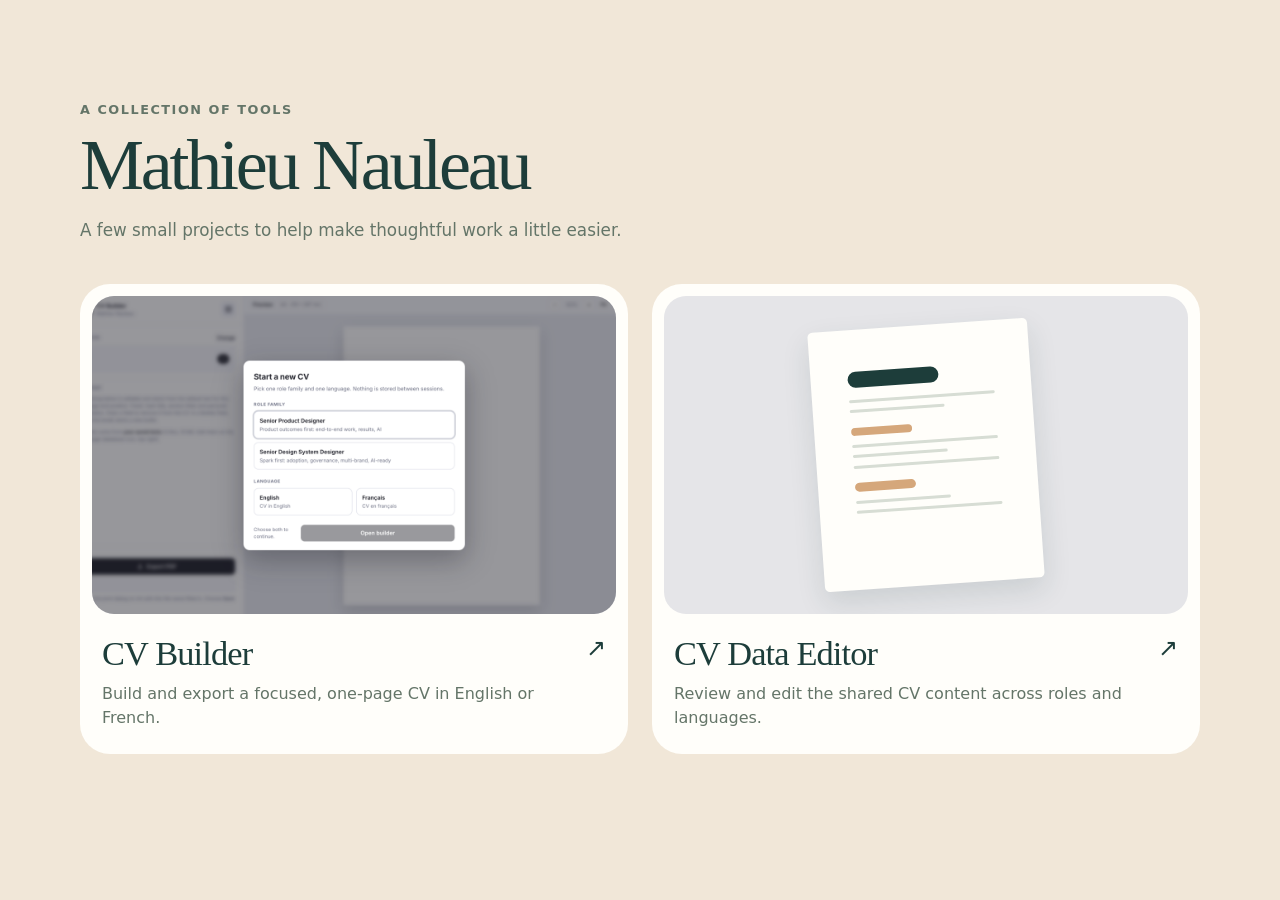
==== index.html @ 84db082a "Added index.html" ====
<!doctype html>
<html lang="en">
<head>
  <meta charset="utf-8">
  <meta name="viewport" content="width=device-width, initial-scale=1">
  <meta name="theme-color" content="#f1e7d8">
  <title>Mathieu Nauleau — Projects</title>
  <style>
    :root {
      color-scheme: light;
      --paper: #f1e7d8;
      --ink: #1d3d3a;
      --muted: #647568;
      --card: #fffefa;
    }

    * {
      box-sizing: border-box;
    }

    body {
      min-width: 320px;
      min-height: 100vh;
      margin: 0;
      padding: clamp(32px, 8vw, 112px) 24px;
      background: var(--paper);
      color: var(--ink);
      font-family: Inter, ui-sans-serif, system-ui, -apple-system, BlinkMacSystemFont, "Segoe UI", sans-serif;
    }

    main {
      width: min(100%, 1120px);
      margin: 0 auto;
    }

    .intro {
      margin: 0 0 40px;
    }

    .eyebrow {
      margin: 0 0 12px;
      color: var(--muted);
      font-size: 0.8rem;
      font-weight: 650;
      letter-spacing: 0.12em;
      text-transform: uppercase;
    }

    h1,
    h2 {
      font-family: Georgia, "Times New Roman", serif;
      font-weight: 500;
    }

    h1 {
      margin: 0;
      font-size: clamp(2.5rem, 6vw, 4.5rem);
      letter-spacing: -0.045em;
      line-height: 1;
    }

    .intro p:last-child {
      max-width: 38rem;
      margin: 16px 0 0;
      color: var(--muted);
      font-size: 1.05rem;
      line-height: 1.6;
    }

    .cards {
      display: grid;
      grid-template-columns: repeat(2, minmax(0, 1fr));
      gap: 24px;
    }

    .card {
      display: flex;
      min-height: 100%;
      flex-direction: column;
      padding: 12px 12px 24px;
      overflow: hidden;
      border-radius: 30px;
      background: var(--card);
      color: inherit;
      text-decoration: none;
      transition: transform 180ms ease, box-shadow 180ms ease;
    }

    .card:hover {
      transform: translateY(-4px);
      box-shadow: 0 16px 36px rgb(46 51 39 / 10%);
    }

    .card:focus-visible {
      outline: 3px solid #55786b;
      outline-offset: 5px;
    }

    .cover {
      display: grid;
      aspect-ratio: 1.65;
      place-items: center;
      overflow: hidden;
      border-radius: 22px;
      background: #e5e5e8;
    }

    .cover img {
      width: 100%;
      height: 100%;
      object-fit: cover;
      object-position: center 42%;
    }

    .document {
      width: 42%;
      height: 82%;
      padding: 8% 7%;
      border-radius: 5px;
      background: #fffefa;
      box-shadow: 0 12px 28px rgb(29 61 58 / 13%);
      transform: rotate(-4deg);
    }

    .document-name {
      width: 62%;
      height: 9%;
      margin-bottom: 8%;
      border-radius: 99px;
      background: #1d3d3a;
    }

    .document-line {
      height: 3px;
      margin: 5% 0;
      border-radius: 99px;
      background: #d7ddd4;
    }

    .document-line.short {
      width: 65%;
    }

    .document-section {
      width: 42%;
      height: 5%;
      margin: 10% 0 6%;
      border-radius: 99px;
      background: #d5a77b;
    }

    .card-copy {
      display: flex;
      flex: 1;
      align-items: flex-start;
      justify-content: space-between;
      gap: 16px;
      padding: 20px 10px 0;
    }

    h2 {
      margin: 0;
      font-size: clamp(1.6rem, 3vw, 2.15rem);
      letter-spacing: -0.025em;
      line-height: 1.12;
    }

    .description {
      margin: 10px 0 0;
      color: var(--muted);
      font-size: 1rem;
      line-height: 1.5;
    }

    .arrow {
      flex: 0 0 auto;
      margin-top: 2px;
      font-size: 1.5rem;
      line-height: 1;
      transition: transform 180ms ease;
    }

    .card:hover .arrow {
      transform: translate(3px, -3px);
    }

    @media (max-width: 640px) {
      body {
        padding: 48px 20px;
      }

      .intro {
        margin-bottom: 28px;
      }

      .cards {
        grid-template-columns: 1fr;
        gap: 18px;
      }

      .card {
        border-radius: 26px;
      }
    }

    @media (prefers-reduced-motion: reduce) {
      *,
      *::before,
      *::after {
        scroll-behavior: auto !important;
        transition-duration: 0.01ms !important;
      }
    }
  </style>
</head>
<body>
  <main>
    <header class="intro">
      <p class="eyebrow">A collection of tools</p>
      <h1>Mathieu Nauleau</h1>
      <p>A few small projects to help make thoughtful work a little easier.</p>
    </header>

    <section class="cards" aria-label="Projects">
      <a class="card" href="cvbuilder/">
        <div class="cover">
          <img src="cvbuilder/assets/cv-builder-start.png" alt="" width="1370" height="768">
        </div>
        <div class="card-copy">
          <div>
            <h2>CV Builder</h2>
            <p class="description">Build and export a focused, one-page CV in English or French.</p>
          </div>
          <span class="arrow" aria-hidden="true">↗</span>
        </div>
      </a>

      <a class="card" href="cvbuilder/CV-Data.html">
        <div class="cover" aria-hidden="true">
          <div class="document">
            <div class="document-name"></div>
            <div class="document-line"></div>
            <div class="document-line short"></div>
            <div class="document-section"></div>
            <div class="document-line"></div>
            <div class="document-line short"></div>
            <div class="document-line"></div>
            <div class="document-section"></div>
            <div class="document-line short"></div>
            <div class="document-line"></div>
          </div>
        </div>
        <div class="card-copy">
          <div>
            <h2>CV Data Editor</h2>
            <p class="description">Review and edit the shared CV content across roles and languages.</p>
          </div>
          <span class="arrow" aria-hidden="true">↗</span>
        </div>
      </a>
    </section>
  </main>
</body>
</html>
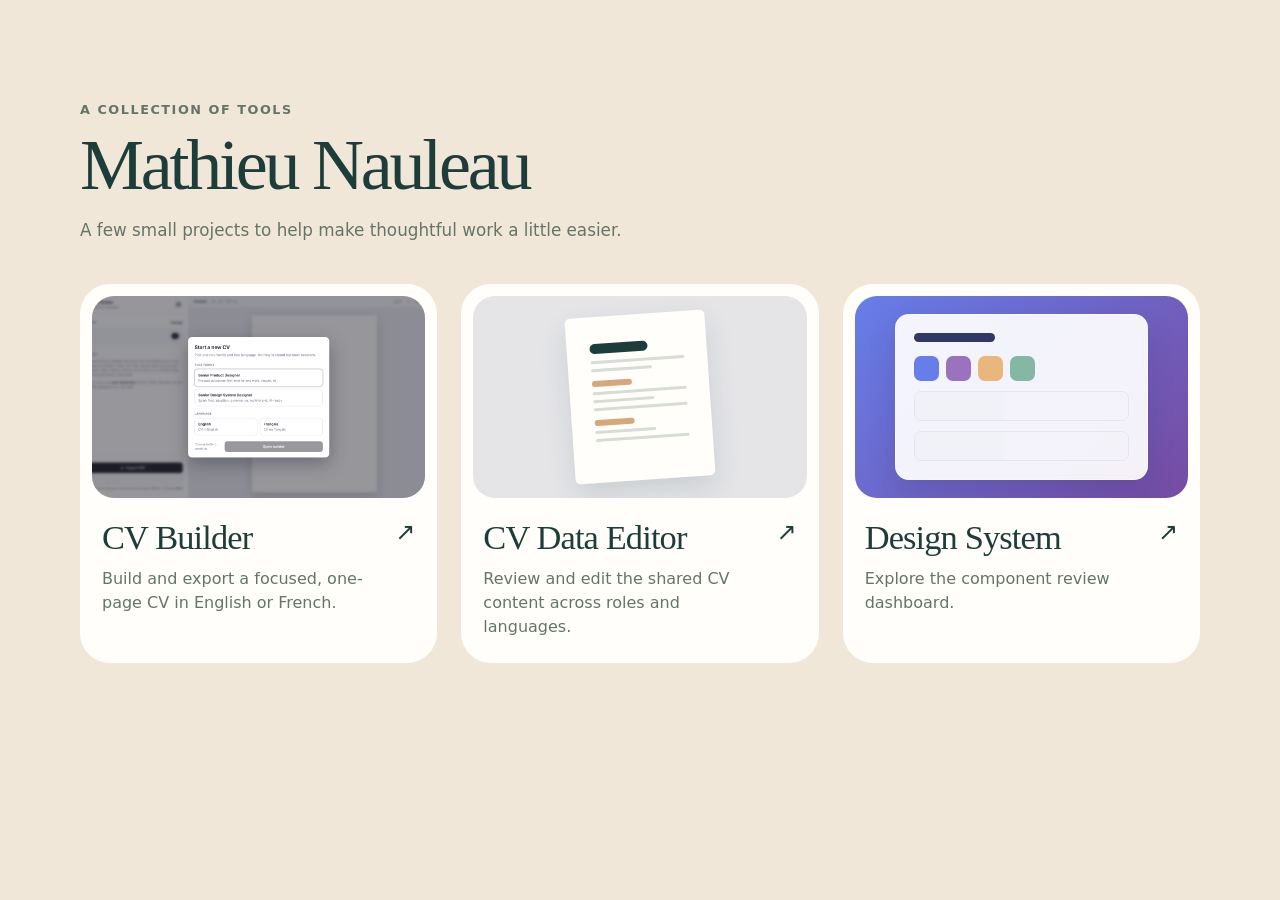
==== commit 82c1b9c8: "updated index and added Github API" ====
--- a/index.html
+++ b/index.html
@@ -1,5 +1,6 @@
 <!doctype html>
 <html lang="en">
+
 <head>
   <meta charset="utf-8">
   <meta name="viewport" content="width=device-width, initial-scale=1">
@@ -69,7 +70,7 @@
 
     .cards {
       display: grid;
-      grid-template-columns: repeat(2, minmax(0, 1fr));
+      grid-template-columns: repeat(auto-fit, minmax(min(100%, 300px), 1fr));
       gap: 24px;
     }
 
@@ -149,6 +150,56 @@
       background: #d5a77b;
     }
 
+    .system-preview {
+      display: grid;
+      width: 76%;
+      gap: 10px;
+      padding: 18px;
+      border: 1px solid rgb(255 255 255 / 55%);
+      border-radius: 14px;
+      background: rgb(255 255 255 / 92%);
+      box-shadow: 0 12px 28px rgb(34 35 82 / 16%);
+    }
+
+    .system-preview-title {
+      width: 38%;
+      height: 9px;
+      margin-bottom: 4px;
+      border-radius: 99px;
+      background: #303963;
+    }
+
+    .swatches {
+      display: flex;
+      gap: 7px;
+    }
+
+    .swatch {
+      width: 25px;
+      height: 25px;
+      border-radius: 7px;
+      background: #667eea;
+    }
+
+    .swatch:nth-child(2) {
+      background: #9b72bd;
+    }
+
+    .swatch:nth-child(3) {
+      background: #e7b77c;
+    }
+
+    .swatch:nth-child(4) {
+      background: #85b7a4;
+    }
+
+    .system-preview-row {
+      height: 30px;
+      border: 1px solid #e4e6ef;
+      border-radius: 7px;
+      background: linear-gradient(90deg, #f1f2f8 42%, transparent 42%);
+    }
+
     .card-copy {
       display: flex;
       flex: 1;
@@ -204,6 +255,7 @@
     }
 
     @media (prefers-reduced-motion: reduce) {
+
       *,
       *::before,
       *::after {
@@ -213,6 +265,7 @@
     }
   </style>
 </head>
+
 <body>
   <main>
     <header class="intro">
@@ -258,7 +311,31 @@
           <span class="arrow" aria-hidden="true">↗</span>
         </div>
       </a>
+
+      <a class="card" href="design-system/index.html">
+        <div class="cover" aria-hidden="true" style="background: linear-gradient(135deg, #667eea, #764ba2)">
+          <div class="system-preview">
+            <div class="system-preview-title"></div>
+            <div class="swatches">
+              <span class="swatch"></span>
+              <span class="swatch"></span>
+              <span class="swatch"></span>
+              <span class="swatch"></span>
+            </div>
+            <div class="system-preview-row"></div>
+            <div class="system-preview-row"></div>
+          </div>
+        </div>
+        <div class="card-copy">
+          <div>
+            <h2>Design System</h2>
+            <p class="description">Explore the component review dashboard.</p>
+          </div>
+          <span class="arrow" aria-hidden="true">↗</span>
+        </div>
+      </a>
     </section>
   </main>
 </body>
-</html>
+
+</html>
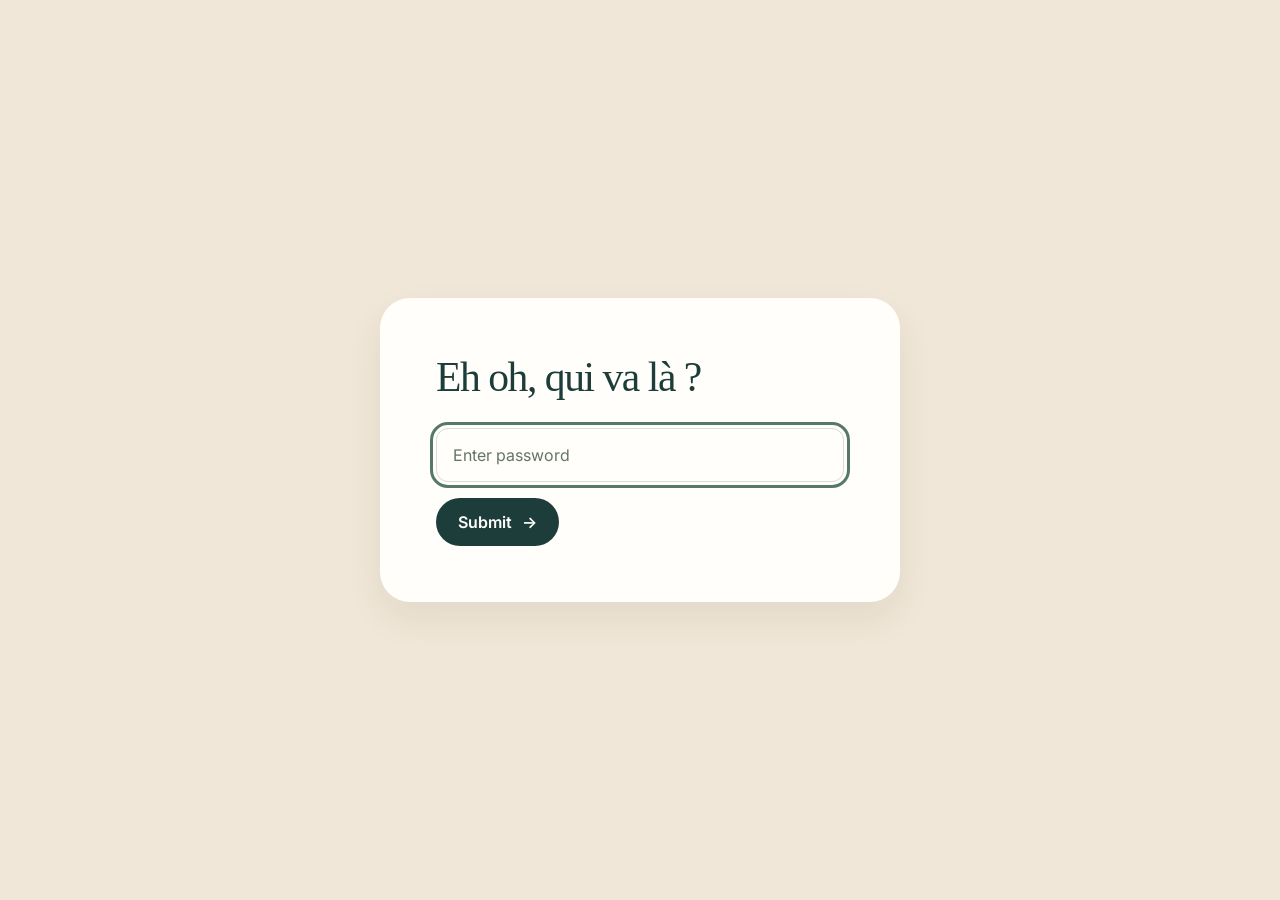
==== commit 9a748747: "Rearranged folders" ====
--- a/index.html
+++ b/index.html
@@ -5,7 +5,15 @@
   <meta charset="utf-8">
   <meta name="viewport" content="width=device-width, initial-scale=1">
   <meta name="theme-color" content="#f1e7d8">
-  <title>Mathieu Nauleau — Projects</title>
+  <meta name="description" content="UX Portfolio project">
+  <meta name="keywords" content="UX, Design, Designer, Portfolio">
+  <meta name="author" content="Mathieu Nauleau">
+
+  <title>Oh, hello.</title>
+
+  <link rel="preconnect" href="https://fonts.googleapis.com">
+  <link rel="preconnect" href="https://fonts.gstatic.com" crossorigin>
+  <link href="https://fonts.googleapis.com/css2?family=Inter:wght@300;400;500;600;700&display=swap" rel="stylesheet">
   <style>
     :root {
       color-scheme: light;
@@ -20,236 +28,93 @@
     }
 
     body {
+      display: grid;
       min-width: 320px;
       min-height: 100vh;
       margin: 0;
-      padding: clamp(32px, 8vw, 112px) 24px;
+      padding: 32px 24px;
+      place-items: center;
       background: var(--paper);
       color: var(--ink);
       font-family: Inter, ui-sans-serif, system-ui, -apple-system, BlinkMacSystemFont, "Segoe UI", sans-serif;
     }
 
     main {
-      width: min(100%, 1120px);
-      margin: 0 auto;
+      width: min(100%, 520px);
     }
 
-    .intro {
-      margin: 0 0 40px;
-    }
-
-    .eyebrow {
-      margin: 0 0 12px;
-      color: var(--muted);
-      font-size: 0.8rem;
-      font-weight: 650;
-      letter-spacing: 0.12em;
-      text-transform: uppercase;
-    }
-
-    h1,
-    h2 {
-      font-family: Georgia, "Times New Roman", serif;
-      font-weight: 500;
+    .box {
+      padding: clamp(28px, 7vw, 56px);
+      border-radius: 30px;
+      background: var(--card);
+      box-shadow: 0 16px 36px rgb(46 51 39 / 8%);
     }
 
     h1 {
-      margin: 0;
-      font-size: clamp(2.5rem, 6vw, 4.5rem);
-      letter-spacing: -0.045em;
-      line-height: 1;
-    }
-
-    .intro p:last-child {
-      max-width: 38rem;
-      margin: 16px 0 0;
-      color: var(--muted);
-      font-size: 1.05rem;
-      line-height: 1.6;
-    }
-
-    .cards {
-      display: grid;
-      grid-template-columns: repeat(auto-fit, minmax(min(100%, 300px), 1fr));
-      gap: 24px;
-    }
-
-    .card {
-      display: flex;
-      min-height: 100%;
-      flex-direction: column;
-      padding: 12px 12px 24px;
-      overflow: hidden;
-      border-radius: 30px;
-      background: var(--card);
-      color: inherit;
-      text-decoration: none;
-      transition: transform 180ms ease, box-shadow 180ms ease;
-    }
-
-    .card:hover {
-      transform: translateY(-4px);
-      box-shadow: 0 16px 36px rgb(46 51 39 / 10%);
-    }
-
-    .card:focus-visible {
-      outline: 3px solid #55786b;
-      outline-offset: 5px;
-    }
-
-    .cover {
-      display: grid;
-      aspect-ratio: 1.65;
-      place-items: center;
-      overflow: hidden;
-      border-radius: 22px;
-      background: #e5e5e8;
-    }
-
-    .cover img {
-      width: 100%;
-      height: 100%;
-      object-fit: cover;
-      object-position: center 42%;
-    }
-
-    .document {
-      width: 42%;
-      height: 82%;
-      padding: 8% 7%;
-      border-radius: 5px;
-      background: #fffefa;
-      box-shadow: 0 12px 28px rgb(29 61 58 / 13%);
-      transform: rotate(-4deg);
-    }
-
-    .document-name {
-      width: 62%;
-      height: 9%;
-      margin-bottom: 8%;
-      border-radius: 99px;
-      background: #1d3d3a;
-    }
-
-    .document-line {
-      height: 3px;
-      margin: 5% 0;
-      border-radius: 99px;
-      background: #d7ddd4;
-    }
-
-    .document-line.short {
-      width: 65%;
-    }
-
-    .document-section {
-      width: 42%;
-      height: 5%;
-      margin: 10% 0 6%;
-      border-radius: 99px;
-      background: #d5a77b;
-    }
-
-    .system-preview {
-      display: grid;
-      width: 76%;
-      gap: 10px;
-      padding: 18px;
-      border: 1px solid rgb(255 255 255 / 55%);
-      border-radius: 14px;
-      background: rgb(255 255 255 / 92%);
-      box-shadow: 0 12px 28px rgb(34 35 82 / 16%);
-    }
-
-    .system-preview-title {
-      width: 38%;
-      height: 9px;
-      margin-bottom: 4px;
-      border-radius: 99px;
-      background: #303963;
-    }
-
-    .swatches {
-      display: flex;
-      gap: 7px;
-    }
-
-    .swatch {
-      width: 25px;
-      height: 25px;
-      border-radius: 7px;
-      background: #667eea;
-    }
-
-    .swatch:nth-child(2) {
-      background: #9b72bd;
-    }
-
-    .swatch:nth-child(3) {
-      background: #e7b77c;
-    }
-
-    .swatch:nth-child(4) {
-      background: #85b7a4;
-    }
-
-    .system-preview-row {
-      height: 30px;
-      border: 1px solid #e4e6ef;
-      border-radius: 7px;
-      background: linear-gradient(90deg, #f1f2f8 42%, transparent 42%);
-    }
-
-    .card-copy {
-      display: flex;
-      flex: 1;
-      align-items: flex-start;
-      justify-content: space-between;
-      gap: 16px;
-      padding: 20px 10px 0;
-    }
-
-    h2 {
-      margin: 0;
-      font-size: clamp(1.6rem, 3vw, 2.15rem);
-      letter-spacing: -0.025em;
+      margin: 0 0 28px;
+      font-family: Georgia, "Times New Roman", serif;
+      font-size: clamp(2rem, 6vw, 2.6rem);
+      font-weight: 500;
+      letter-spacing: -0.035em;
       line-height: 1.12;
     }
 
-    .description {
-      margin: 10px 0 0;
-      color: var(--muted);
-      font-size: 1rem;
-      line-height: 1.5;
+    input {
+      width: 100%;
+      min-height: 54px;
+      padding: 0 16px;
+      border: 1px solid #d7ddd4;
+      border-radius: 12px;
+      background: var(--card);
+      color: var(--ink);
+      font: inherit;
     }
 
-    .arrow {
-      flex: 0 0 auto;
-      margin-top: 2px;
-      font-size: 1.5rem;
-      line-height: 1;
-      transition: transform 180ms ease;
+    input::placeholder {
+      color: var(--muted);
+      opacity: 1;
     }
 
-    .card:hover .arrow {
-      transform: translate(3px, -3px);
+    input:focus-visible,
+    button:focus-visible {
+      outline: 3px solid #55786b;
+      outline-offset: 3px;
+    }
+
+    button {
+      display: inline-flex;
+      min-height: 48px;
+      align-items: center;
+      justify-content: center;
+      gap: 10px;
+      margin-top: 16px;
+      padding: 0 22px;
+      border: 0;
+      border-radius: 999px;
+      background: var(--ink);
+      color: var(--card);
+      cursor: pointer;
+      font: inherit;
+      font-weight: 600;
+      transition: transform 180ms ease, background-color 180ms ease;
+    }
+
+    button:hover {
+      transform: translateY(-2px);
+      background: #294d48;
+    }
+
+    #wrongPassword {
+      margin: 16px 0 0;
+      color: var(--muted);
     }
 
     @media (max-width: 640px) {
       body {
-        padding: 48px 20px;
+        padding: 24px 20px;
       }
 
-      .intro {
-        margin-bottom: 28px;
-      }
-
-      .cards {
-        grid-template-columns: 1fr;
-        gap: 18px;
-      }
-
-      .card {
+      .box {
         border-radius: 26px;
       }
     }
@@ -259,7 +124,6 @@
       *,
       *::before,
       *::after {
-        scroll-behavior: auto !important;
         transition-duration: 0.01ms !important;
       }
     }
@@ -268,74 +132,57 @@
 
 <body>
   <main>
-    <header class="intro">
-      <p class="eyebrow">A collection of tools</p>
-      <h1>Mathieu Nauleau</h1>
-      <p>A few small projects to help make thoughtful work a little easier.</p>
-    </header>
-
-    <section class="cards" aria-label="Projects">
-      <a class="card" href="cvbuilder/">
-        <div class="cover">
-          <img src="cvbuilder/assets/cv-builder-start.png" alt="" width="1370" height="768">
-        </div>
-        <div class="card-copy">
-          <div>
-            <h2>CV Builder</h2>
-            <p class="description">Build and export a focused, one-page CV in English or French.</p>
-          </div>
-          <span class="arrow" aria-hidden="true">↗</span>
-        </div>
-      </a>
-
-      <a class="card" href="cvbuilder/CV-Data.html">
-        <div class="cover" aria-hidden="true">
-          <div class="document">
-            <div class="document-name"></div>
-            <div class="document-line"></div>
-            <div class="document-line short"></div>
-            <div class="document-section"></div>
-            <div class="document-line"></div>
-            <div class="document-line short"></div>
-            <div class="document-line"></div>
-            <div class="document-section"></div>
-            <div class="document-line short"></div>
-            <div class="document-line"></div>
-          </div>
-        </div>
-        <div class="card-copy">
-          <div>
-            <h2>CV Data Editor</h2>
-            <p class="description">Review and edit the shared CV content across roles and languages.</p>
-          </div>
-          <span class="arrow" aria-hidden="true">↗</span>
-        </div>
-      </a>
-
-      <a class="card" href="design-system/index.html">
-        <div class="cover" aria-hidden="true" style="background: linear-gradient(135deg, #667eea, #764ba2)">
-          <div class="system-preview">
-            <div class="system-preview-title"></div>
-            <div class="swatches">
-              <span class="swatch"></span>
-              <span class="swatch"></span>
-              <span class="swatch"></span>
-              <span class="swatch"></span>
-            </div>
-            <div class="system-preview-row"></div>
-            <div class="system-preview-row"></div>
-          </div>
-        </div>
-        <div class="card-copy">
-          <div>
-            <h2>Design System</h2>
-            <p class="description">Explore the component review dashboard.</p>
-          </div>
-          <span class="arrow" aria-hidden="true">↗</span>
-        </div>
-      </a>
+    <section class="box" aria-labelledby="page-title">
+      <h1 id="page-title">Eh oh, qui va là ?</h1>
+      <input id="password" type="password" size="20" maxlength="20" placeholder="Enter password" aria-label="Password"
+        autocomplete="current-password">
+      <button id="loginbutton" type="button">
+        <span data-i18n="btn.contact">Submit</span>
+        <span aria-hidden="true">→</span>
+      </button>
+      <p id="wrongPassword" style="display: none">wrong password</p>
     </section>
   </main>
+
+  <script type="text/javascript" src="https://code.jquery.com/jquery-1.12.0.min.js"></script>
+
+  <script type="text/javascript"
+    src="https://rawcdn.githack.com/chrisveness/crypto/7067ee62f18c76dd4a9d372a00e647205460b62b/sha1.js"></script>
+
+  <script type="text/javascript">
+    "use strict";
+
+    function loadPage(pwd) {
+      var hash = pwd;
+      hash = Sha1.hash(pwd);
+      var url = hash + "/index.html";
+
+      $.ajax({
+        url: url,
+        dataType: "html",
+        success: function (data) {
+          window.location = url;
+        },
+        error: function (xhr, ajaxOptions, thrownError) {
+          parent.location.hash = hash;
+
+          //$("#wrongPassword").show();
+          $("#password").attr("placeholder", "wrong password");
+          $("#password").val("");
+        },
+      });
+    }
+
+    $("#loginbutton").on("click", function () {
+      loadPage($("#password").val());
+    });
+    $("#password").keypress(function (e) {
+      if (e.which == 13) {
+        loadPage($("#password").val());
+      }
+    });
+    $("#password").focus();
+  </script>
 </body>
 
 </html>
